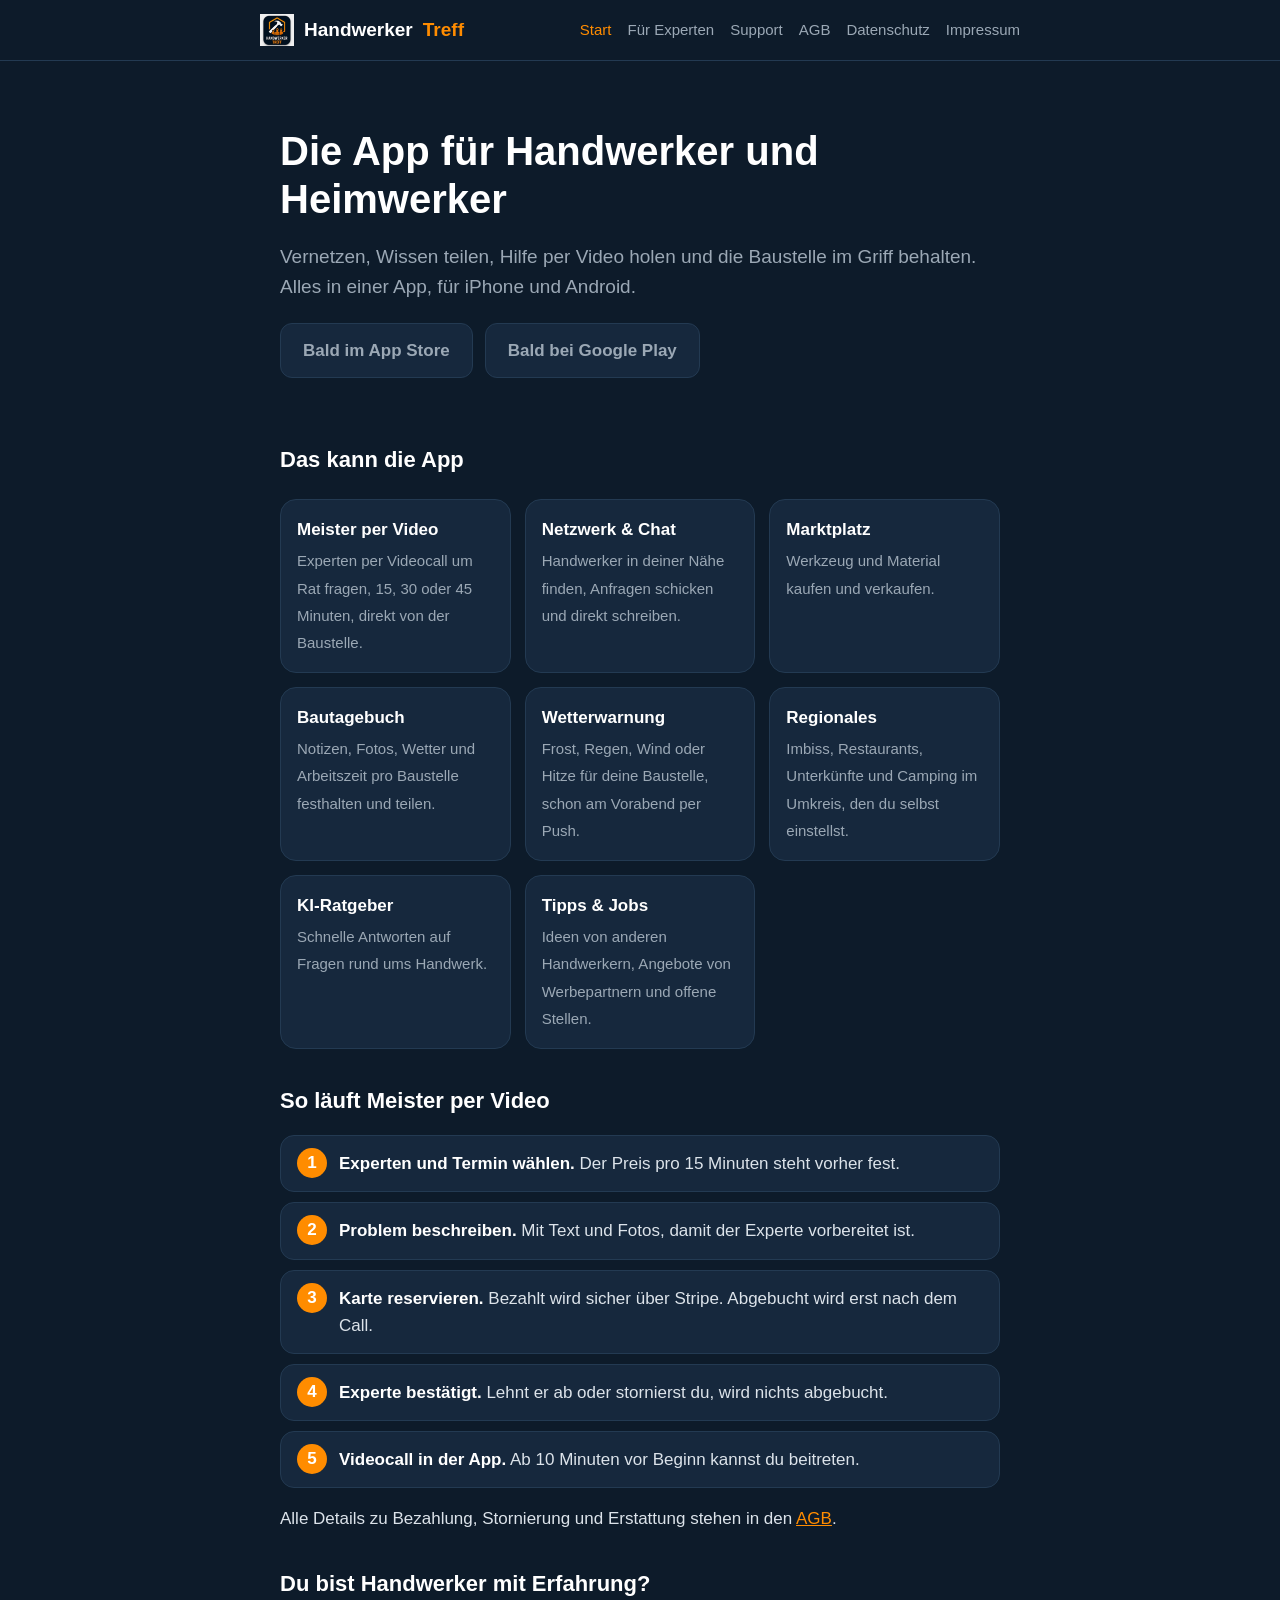
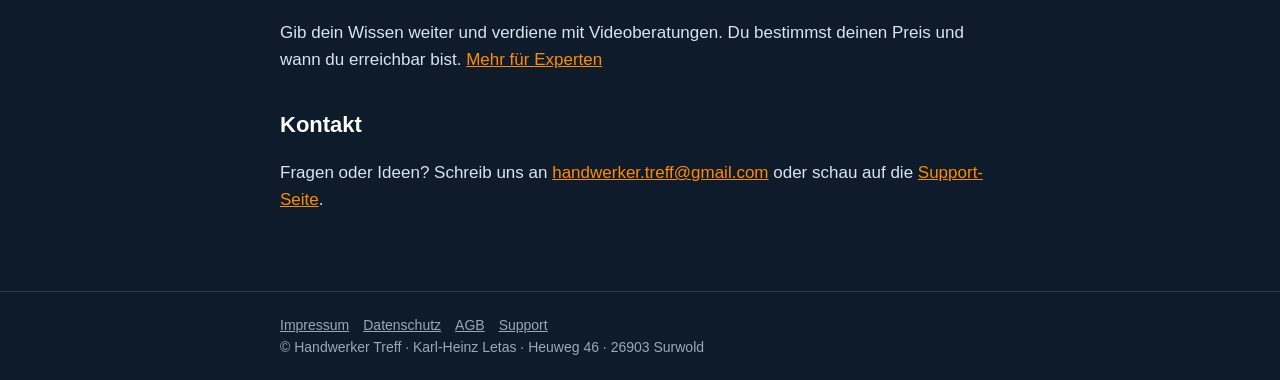
==== index.html @ 4fb0c3b5 "Add files via upload" ====
<!DOCTYPE html>
<html lang="de"><head><meta charset="utf-8"><meta name="viewport" content="width=device-width, initial-scale=1">
<title>Handwerker Treff – Die App für Handwerker</title><meta name="description" content="Handwerker Treff: Netzwerk, Marktplatz, Beratung per Video, Bautagebuch, Wetterwarnung und Regionales für Handwerker und Heimwerker."><link rel="icon" href="favicon.png"><link rel="stylesheet" href="style.css"></head>
<body><header class="site"><div class="wrap"><a class="brand" href="index.html"><img src="logo.png" alt="" width="34" height="32"> Handwerker <span>Treff</span></a><nav aria-label="Hauptnavigation"><a href="index.html" aria-current="page">Start</a><a href="experten.html">Für Experten</a><a href="support.html">Support</a><a href="agb.html">AGB</a><a href="datenschutz.html">Datenschutz</a><a href="impressum.html">Impressum</a></nav></div></header>
<main><div class="wrap">

<div class="hero">
<h1>Die App für Handwerker und Heimwerker</h1>
<p class="lead">Vernetzen, Wissen teilen, Hilfe per Video holen und die Baustelle im Griff behalten. Alles in einer App, für iPhone und Android.</p>
<div class="btns"><span class="btn off">Bald im App Store</span><span class="btn off">Bald bei Google Play</span></div>
</div>

<h2>Das kann die App</h2>
<div class="grid">
<div class="card"><b>Meister per Video</b><span>Experten per Videocall um Rat fragen, 15, 30 oder 45 Minuten, direkt von der Baustelle.</span></div>
<div class="card"><b>Netzwerk &amp; Chat</b><span>Handwerker in deiner Nähe finden, Anfragen schicken und direkt schreiben.</span></div>
<div class="card"><b>Marktplatz</b><span>Werkzeug und Material kaufen und verkaufen.</span></div>
<div class="card"><b>Bautagebuch</b><span>Notizen, Fotos, Wetter und Arbeitszeit pro Baustelle festhalten und teilen.</span></div>
<div class="card"><b>Wetterwarnung</b><span>Frost, Regen, Wind oder Hitze für deine Baustelle, schon am Vorabend per Push.</span></div>
<div class="card"><b>Regionales</b><span>Imbiss, Restaurants, Unterkünfte und Camping im Umkreis, den du selbst einstellst.</span></div>
<div class="card"><b>KI-Ratgeber</b><span>Schnelle Antworten auf Fragen rund ums Handwerk.</span></div>
<div class="card"><b>Tipps &amp; Jobs</b><span>Ideen von anderen Handwerkern, Angebote von Werbepartnern und offene Stellen.</span></div>
</div>

<h2>So läuft Meister per Video</h2>
<ol class="steps">
<li><b>Experten und Termin wählen.</b> Der Preis pro 15 Minuten steht vorher fest.</li>
<li><b>Problem beschreiben.</b> Mit Text und Fotos, damit der Experte vorbereitet ist.</li>
<li><b>Karte reservieren.</b> Bezahlt wird sicher über Stripe. Abgebucht wird erst nach dem Call.</li>
<li><b>Experte bestätigt.</b> Lehnt er ab oder stornierst du, wird nichts abgebucht.</li>
<li><b>Videocall in der App.</b> Ab 10 Minuten vor Beginn kannst du beitreten.</li>
</ol>
<p>Alle Details zu Bezahlung, Stornierung und Erstattung stehen in den <a href="agb.html">AGB</a>.</p>

<h2>Du bist Handwerker mit Erfahrung?</h2>
<p>Gib dein Wissen weiter und verdiene mit Videoberatungen. Du bestimmst deinen Preis und wann du erreichbar bist. <a href="experten.html">Mehr für Experten</a></p>

<h2>Kontakt</h2>
<p>Fragen oder Ideen? Schreib uns an <a href="mailto:handwerker.treff@gmail.com">handwerker.treff@gmail.com</a> oder schau auf die <a href="support.html">Support-Seite</a>.</p>

</div></main>
<footer><div class="wrap"><a href="impressum.html">Impressum</a><a href="datenschutz.html">Datenschutz</a><a href="agb.html">AGB</a><a href="support.html">Support</a><br>&copy; Handwerker Treff &middot; Karl-Heinz Letas &middot; Heuweg 46 &middot; 26903 Surwold</div></footer></body></html>
---- style.css ----
:root{--bg:#0D1B2A;--card:#16283D;--orange:#FF8C00;--text:#fff;--muted:#9BA8B5;--border:#233A52}
*{box-sizing:border-box}html{-webkit-text-size-adjust:100%}
body{margin:0;background:var(--bg);color:var(--text);font-family:-apple-system,BlinkMacSystemFont,"Segoe UI",Roboto,Helvetica,Arial,sans-serif;line-height:1.6;font-size:17px}
a{color:var(--orange)}
header.site{border-bottom:1px solid var(--border);padding:14px 20px}
.wrap{max-width:760px;margin:0 auto;padding:0 20px}
header.site .wrap{display:flex;flex-wrap:wrap;gap:12px 24px;align-items:center;justify-content:space-between;padding:0}
.brand{font-weight:800;color:var(--text);text-decoration:none;font-size:19px}.brand span{color:var(--orange)}
nav a{color:var(--muted);text-decoration:none;margin-left:16px;font-size:15px}nav a:hover,nav a[aria-current]{color:var(--orange)}
main{padding:36px 0 60px}
h1{font-size:34px;line-height:1.2;margin:0 0 12px}h2{font-size:22px;margin:34px 0 8px}h3{font-size:18px;margin:22px 0 6px}
p,li{color:#DCE3EA}.lead{font-size:19px;color:var(--muted)}
.grid{display:grid;grid-template-columns:repeat(auto-fit,minmax(220px,1fr));gap:14px;margin:22px 0}
.card{background:var(--card);border:1px solid var(--border);border-radius:16px;padding:16px}
.card b{display:block;margin-bottom:4px}.card span{color:var(--muted);font-size:15px}
table{border-collapse:collapse;width:100%;margin:12px 0}td,th{border-bottom:1px solid var(--border);padding:8px 6px;text-align:left;font-size:15px}
footer{border-top:1px solid var(--border);padding:22px 0;color:var(--muted);font-size:14px}footer a{color:var(--muted);margin-right:14px}
.brand{display:inline-flex;align-items:center;gap:10px}.brand img{display:block}
.hero{padding:30px 0 10px}.hero h1{font-size:40px}
.btns{display:flex;flex-wrap:wrap;gap:12px;margin:20px 0}
.btn{display:inline-block;background:var(--orange);color:#fff;text-decoration:none;font-weight:700;padding:13px 22px;border-radius:12px}
.btn.off{background:var(--card);color:var(--muted);border:1px solid var(--border);cursor:default}
.steps{counter-reset:s;list-style:none;padding:0}.steps li{counter-increment:s;background:var(--card);border:1px solid var(--border);border-radius:14px;padding:14px 16px 14px 58px;margin:10px 0;position:relative}
.steps li:before{content:counter(s);position:absolute;left:16px;top:12px;width:30px;height:30px;border-radius:50%;background:var(--orange);color:#fff;font-weight:800;text-align:center;line-height:30px}
.steps b{color:#fff}
.note{background:var(--card);border-left:4px solid var(--orange);padding:12px 16px;border-radius:8px;color:var(--muted);font-size:15px}
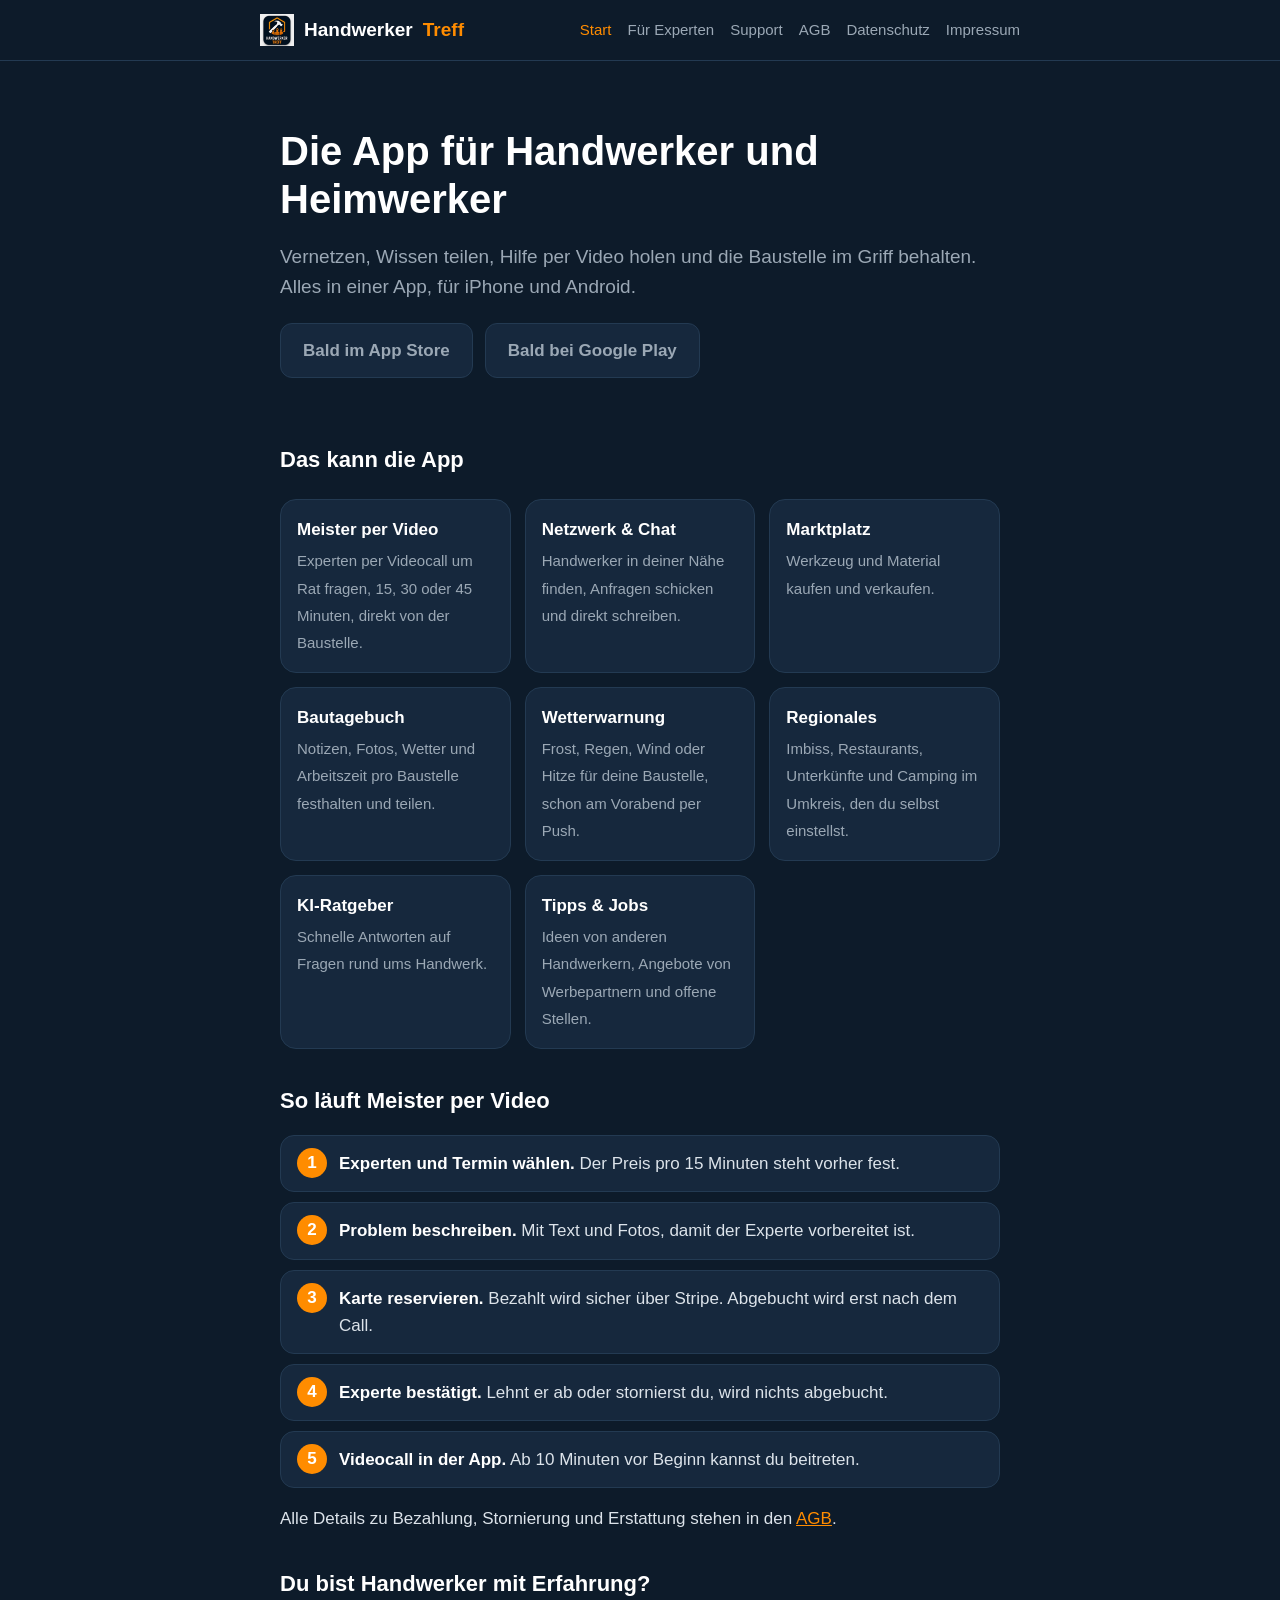
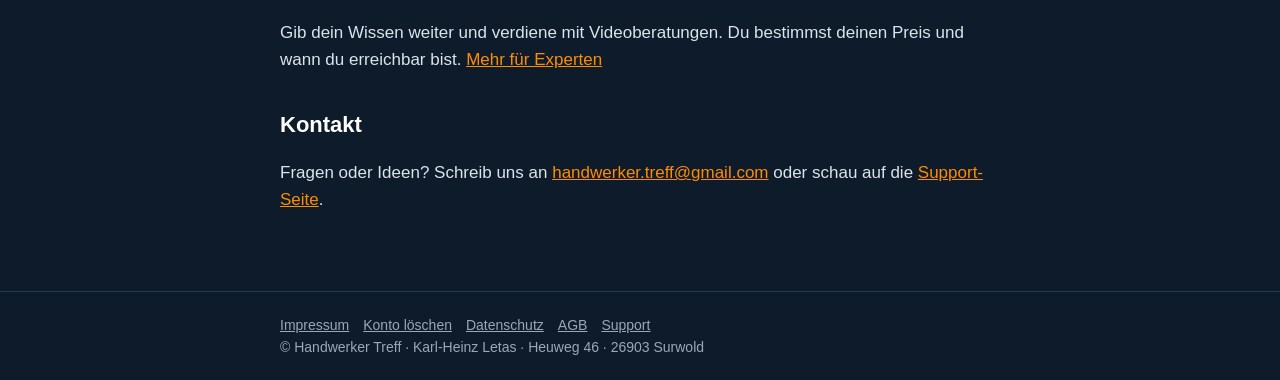
==== commit fbd224a7: "Update footer links in index.html" ====
--- a/index.html
+++ b/index.html
@@ -39,4 +39,4 @@
 <p>Fragen oder Ideen? Schreib uns an <a href="mailto:handwerker.treff@gmail.com">handwerker.treff@gmail.com</a> oder schau auf die <a href="support.html">Support-Seite</a>.</p>
 
 </div></main>
-<footer><div class="wrap"><a href="impressum.html">Impressum</a><a href="datenschutz.html">Datenschutz</a><a href="agb.html">AGB</a><a href="support.html">Support</a><br>&copy; Handwerker Treff &middot; Karl-Heinz Letas &middot; Heuweg 46 &middot; 26903 Surwold</div></footer></body></html>
+<footer><div class="wrap"><a href="impressum.html">Impressum</a><a href="konto-loeschen.html">Konto löschen</a><a href="datenschutz.html">Datenschutz</a><a href="agb.html">AGB</a><a href="support.html">Support</a><br>&copy; Handwerker Treff &middot; Karl-Heinz Letas &middot; Heuweg 46 &middot; 26903 Surwold</div></footer></body></html>
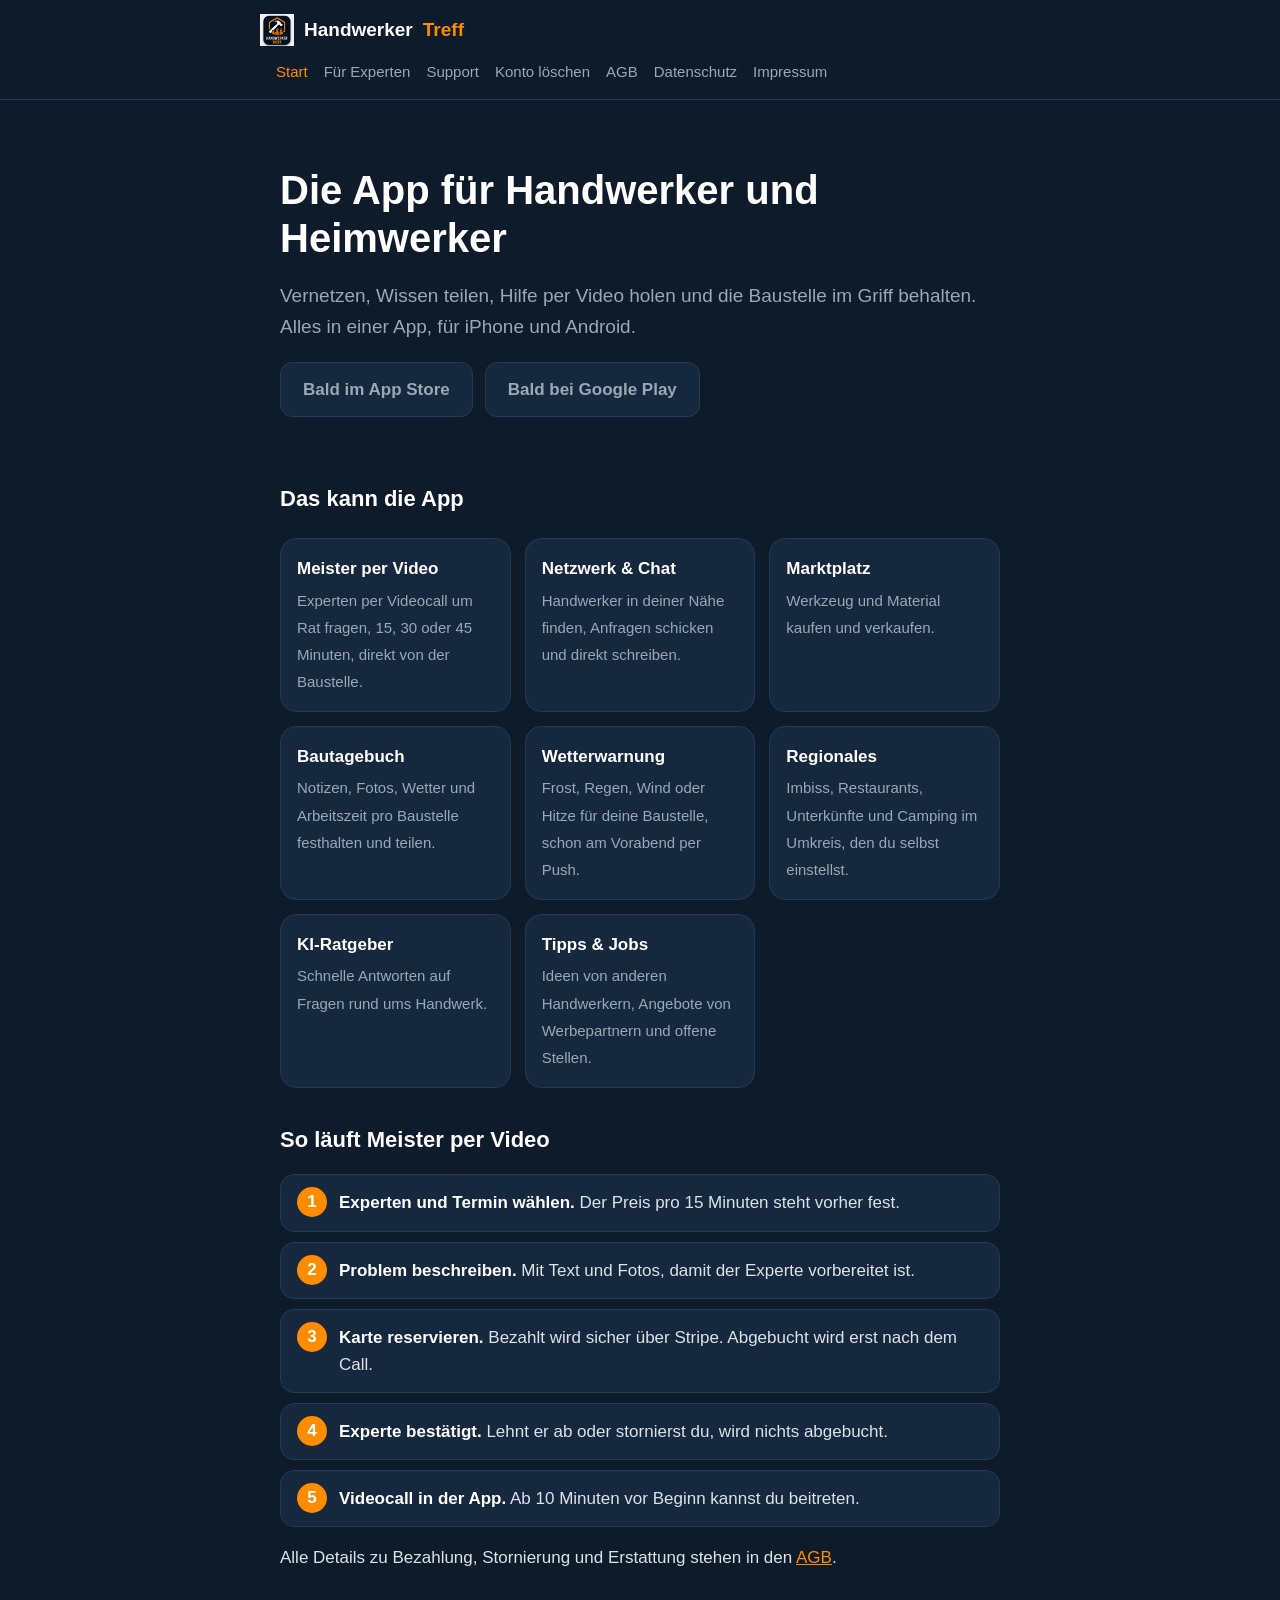
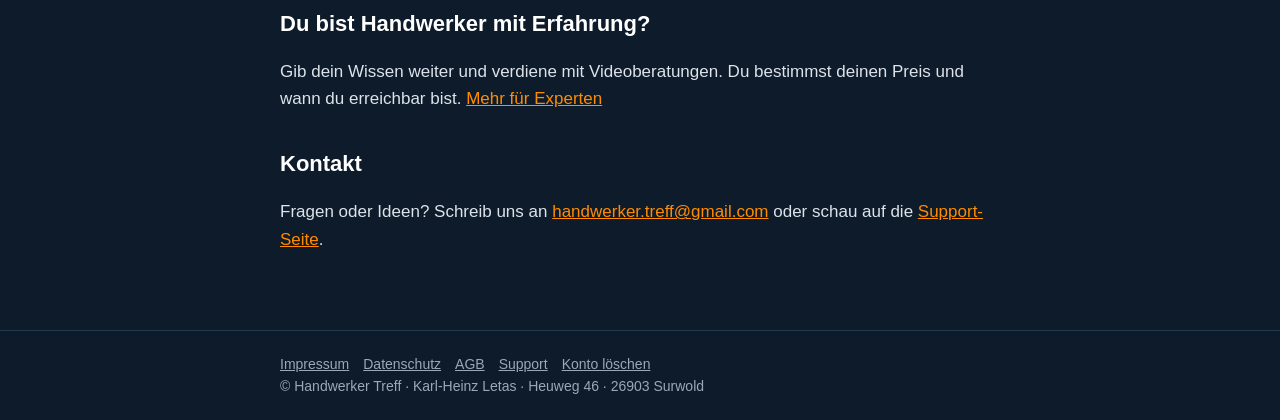
==== commit 39ca3522: "Add files via upload" ====
--- a/index.html
+++ b/index.html
@@ -1,7 +1,7 @@
 <!DOCTYPE html>
 <html lang="de"><head><meta charset="utf-8"><meta name="viewport" content="width=device-width, initial-scale=1">
 <title>Handwerker Treff – Die App für Handwerker</title><meta name="description" content="Handwerker Treff: Netzwerk, Marktplatz, Beratung per Video, Bautagebuch, Wetterwarnung und Regionales für Handwerker und Heimwerker."><link rel="icon" href="favicon.png"><link rel="stylesheet" href="style.css"></head>
-<body><header class="site"><div class="wrap"><a class="brand" href="index.html"><img src="logo.png" alt="" width="34" height="32"> Handwerker <span>Treff</span></a><nav aria-label="Hauptnavigation"><a href="index.html" aria-current="page">Start</a><a href="experten.html">Für Experten</a><a href="support.html">Support</a><a href="agb.html">AGB</a><a href="datenschutz.html">Datenschutz</a><a href="impressum.html">Impressum</a></nav></div></header>
+<body><header class="site"><div class="wrap"><a class="brand" href="index.html"><img src="logo.png" alt="" width="34" height="32"> Handwerker <span>Treff</span></a><nav aria-label="Hauptnavigation"><a href="index.html" aria-current="page">Start</a><a href="experten.html">Für Experten</a><a href="support.html">Support</a><a href="konto-loeschen.html">Konto löschen</a><a href="agb.html">AGB</a><a href="datenschutz.html">Datenschutz</a><a href="impressum.html">Impressum</a></nav></div></header>
 <main><div class="wrap">
 
 <div class="hero">
@@ -39,4 +39,4 @@
 <p>Fragen oder Ideen? Schreib uns an <a href="mailto:handwerker.treff@gmail.com">handwerker.treff@gmail.com</a> oder schau auf die <a href="support.html">Support-Seite</a>.</p>
 
 </div></main>
-<footer><div class="wrap"><a href="impressum.html">Impressum</a><a href="konto-loeschen.html">Konto löschen</a><a href="datenschutz.html">Datenschutz</a><a href="agb.html">AGB</a><a href="support.html">Support</a><br>&copy; Handwerker Treff &middot; Karl-Heinz Letas &middot; Heuweg 46 &middot; 26903 Surwold</div></footer></body></html>
+<footer><div class="wrap"><a href="impressum.html">Impressum</a><a href="datenschutz.html">Datenschutz</a><a href="agb.html">AGB</a><a href="support.html">Support</a><a href="konto-loeschen.html">Konto löschen</a><br>&copy; Handwerker Treff &middot; Karl-Heinz Letas &middot; Heuweg 46 &middot; 26903 Surwold</div></footer></body></html>
--- a/style.css
+++ b/style.css
@@ -24,3 +24,4 @@
 .steps li:before{content:counter(s);position:absolute;left:16px;top:12px;width:30px;height:30px;border-radius:50%;background:var(--orange);color:#fff;font-weight:800;text-align:center;line-height:30px}
 .steps b{color:#fff}
 .note{background:var(--card);border-left:4px solid var(--orange);padding:12px 16px;border-radius:8px;color:var(--muted);font-size:15px}
+nav a{white-space:nowrap;display:inline-block}
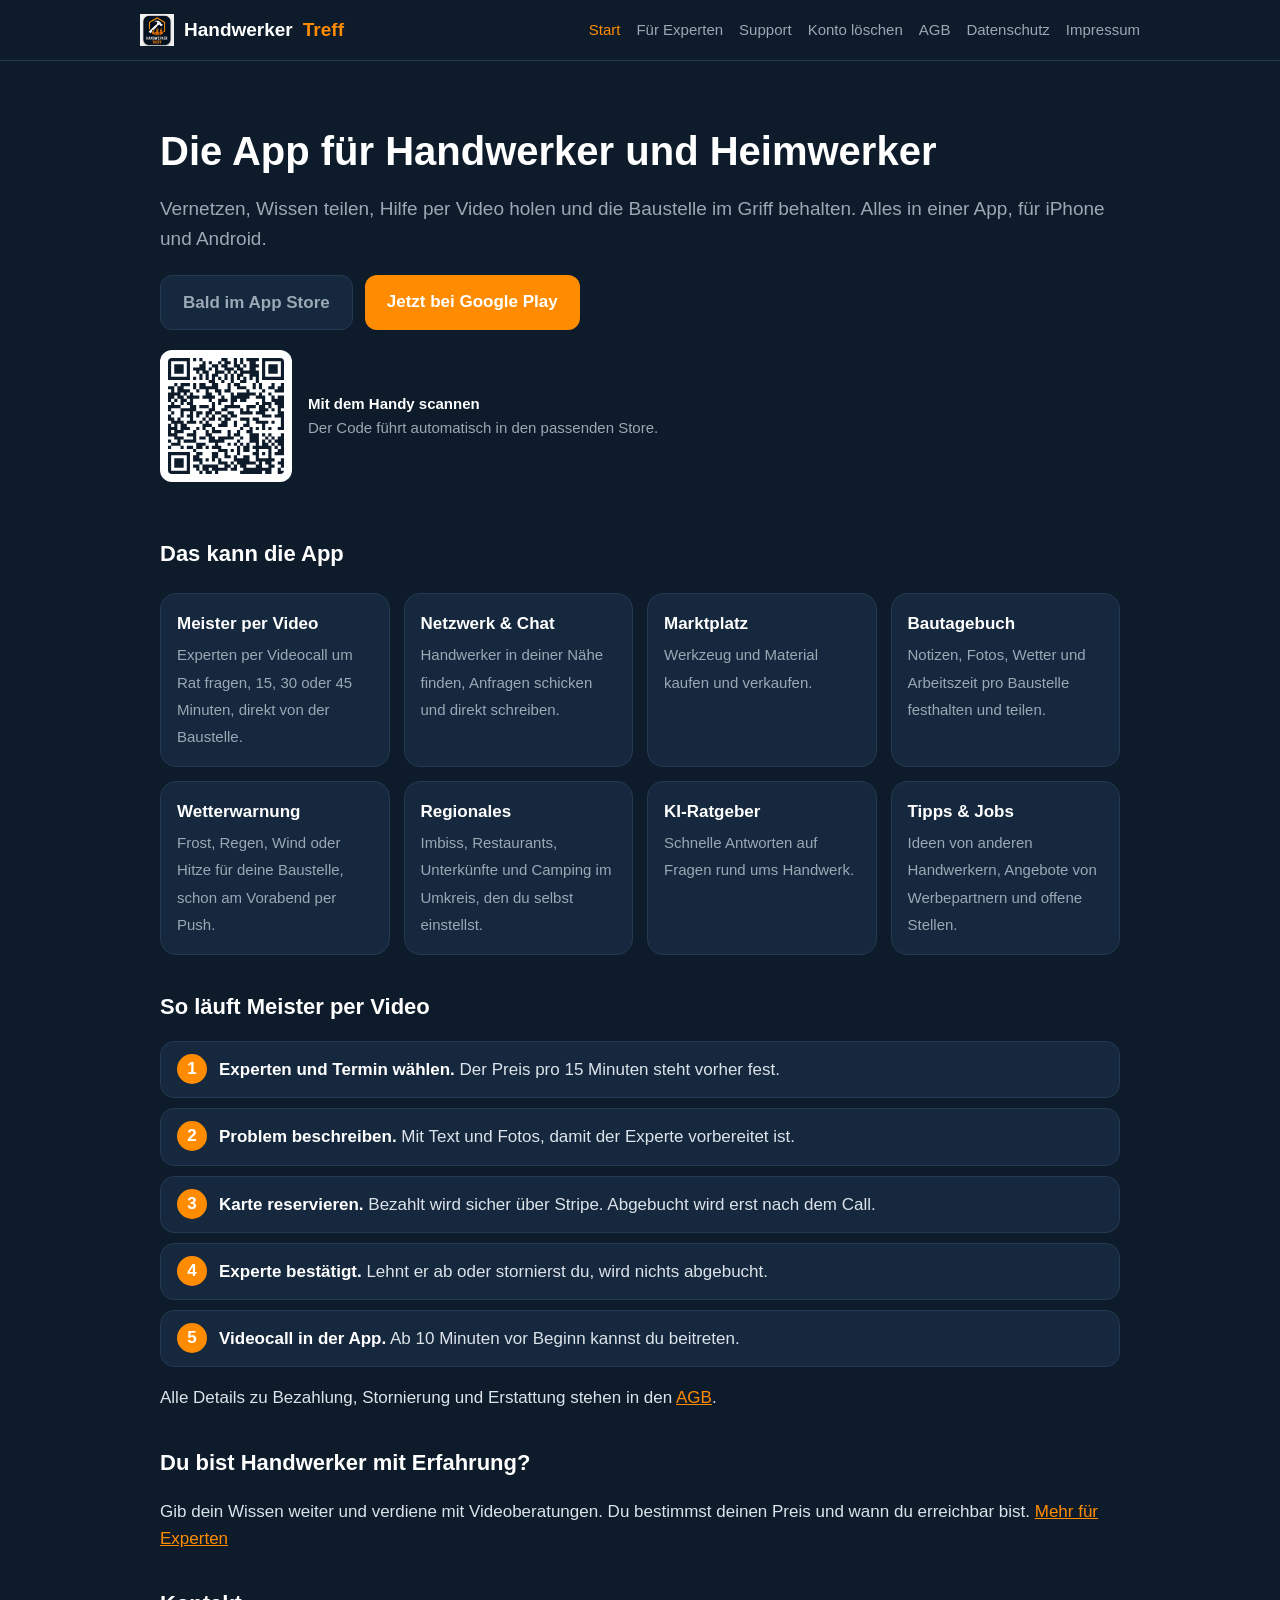
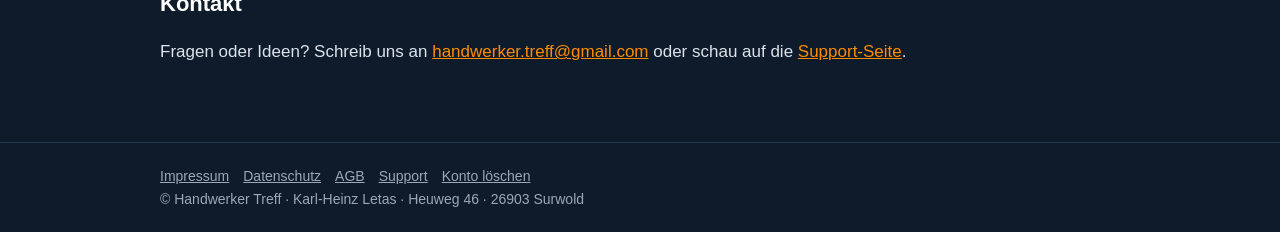
==== commit 29f9df46: "Add files via upload" ====
--- a/index.html
+++ b/index.html
@@ -7,7 +7,12 @@
 <div class="hero">
 <h1>Die App für Handwerker und Heimwerker</h1>
 <p class="lead">Vernetzen, Wissen teilen, Hilfe per Video holen und die Baustelle im Griff behalten. Alles in einer App, für iPhone und Android.</p>
-<div class="btns"><span class="btn off">Bald im App Store</span><span class="btn off">Bald bei Google Play</span></div>
+<div class="btns">
+<!-- App Store: sobald die App in DE verfügbar ist, durch <a class="btn" href="https://apps.apple.com/de/app/id<APPLE-ID>">Im App Store laden</a> ersetzen -->
+<span class="btn off">Bald im App Store</span>
+<a class="btn" href="https://play.google.com/store/apps/details?id=de.handwerkertreffapp.app">Jetzt bei Google Play</a>
+</div>
+<div class="qr"><img src="qr-app.svg" alt="QR-Code zum Herunterladen der App" width="132" height="132"><p><b>Mit dem Handy scannen</b><br>Der Code führt automatisch in den passenden Store.</p></div>
 </div>
 
 <h2>Das kann die App</h2>
--- a/style.css
+++ b/style.css
@@ -3,7 +3,7 @@
 body{margin:0;background:var(--bg);color:var(--text);font-family:-apple-system,BlinkMacSystemFont,"Segoe UI",Roboto,Helvetica,Arial,sans-serif;line-height:1.6;font-size:17px}
 a{color:var(--orange)}
 header.site{border-bottom:1px solid var(--border);padding:14px 20px}
-.wrap{max-width:760px;margin:0 auto;padding:0 20px}
+.wrap{max-width:1000px;margin:0 auto;padding:0 20px}
 header.site .wrap{display:flex;flex-wrap:wrap;gap:12px 24px;align-items:center;justify-content:space-between;padding:0}
 .brand{font-weight:800;color:var(--text);text-decoration:none;font-size:19px}.brand span{color:var(--orange)}
 nav a{color:var(--muted);text-decoration:none;margin-left:16px;font-size:15px}nav a:hover,nav a[aria-current]{color:var(--orange)}
@@ -25,3 +25,5 @@
 .steps b{color:#fff}
 .note{background:var(--card);border-left:4px solid var(--orange);padding:12px 16px;border-radius:8px;color:var(--muted);font-size:15px}
 nav a{white-space:nowrap;display:inline-block}
+.qr{display:flex;align-items:center;gap:16px;margin:8px 0 10px}.qr img{background:#fff;border-radius:12px;padding:8px;display:block}.qr p{margin:0;color:var(--muted);font-size:15px}.qr b{color:#fff}
+@media (max-width:600px){.qr{display:none}}
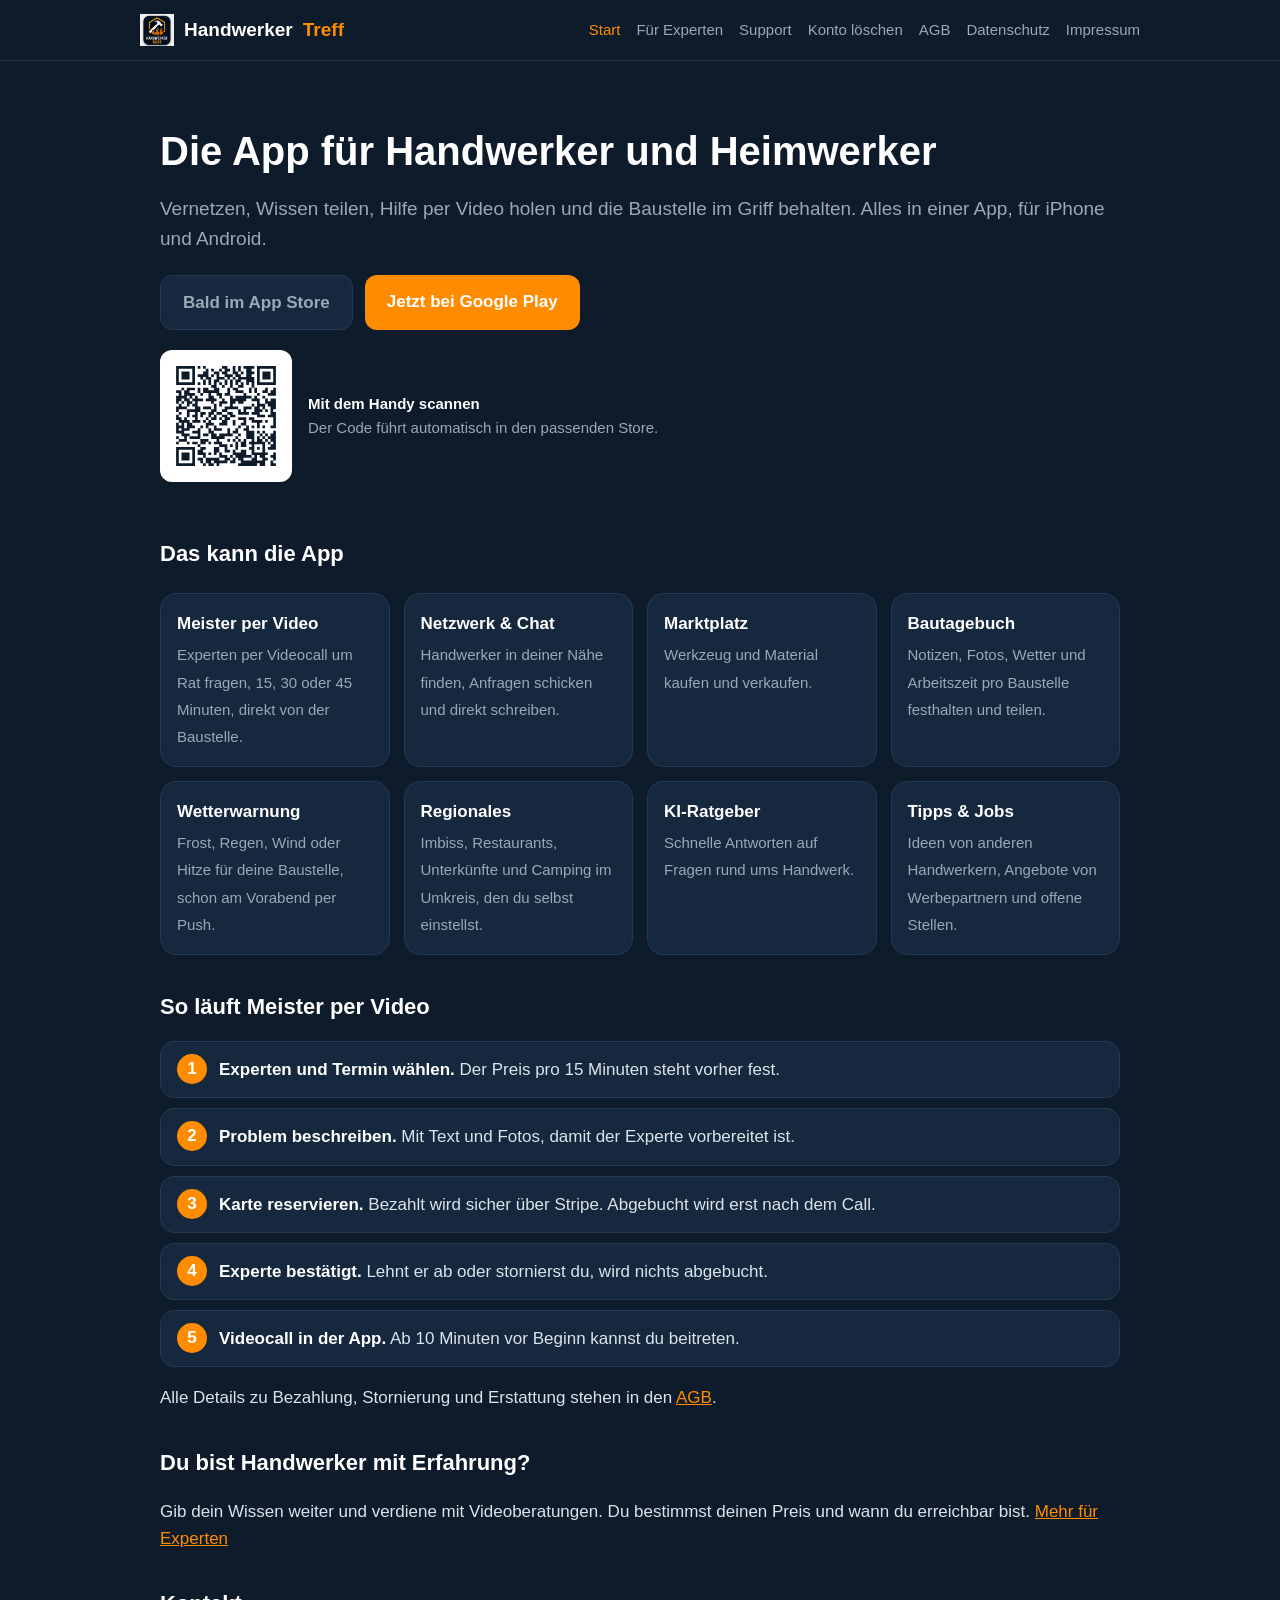
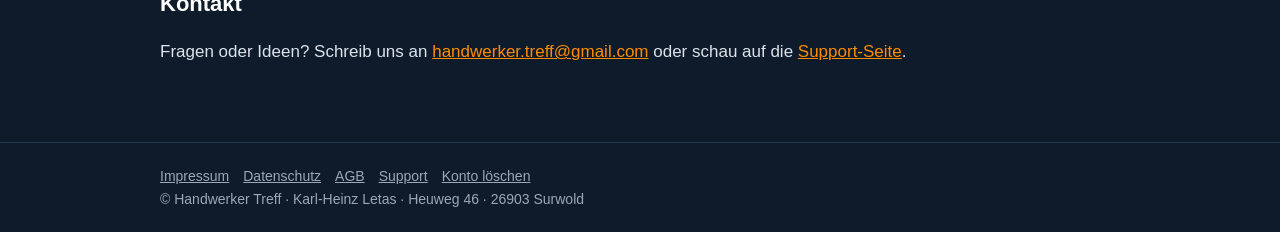
==== commit 90223674: "Add files via upload" ====
--- a/index.html
+++ b/index.html
@@ -1,6 +1,6 @@
 <!DOCTYPE html>
 <html lang="de"><head><meta charset="utf-8"><meta name="viewport" content="width=device-width, initial-scale=1">
-<title>Handwerker Treff – Die App für Handwerker</title><meta name="description" content="Handwerker Treff: Netzwerk, Marktplatz, Beratung per Video, Bautagebuch, Wetterwarnung und Regionales für Handwerker und Heimwerker."><link rel="icon" href="favicon.png"><link rel="stylesheet" href="style.css"></head>
+<title>Handwerker Treff – Die App für Handwerker</title><meta name="description" content="Handwerker Treff: Netzwerk, Marktplatz, Beratung per Video, Bautagebuch, Wetterwarnung und Regionales für Handwerker und Heimwerker."><link rel="icon" href="favicon.png"><link rel="stylesheet" href="style.css?v=2"></head>
 <body><header class="site"><div class="wrap"><a class="brand" href="index.html"><img src="logo.png" alt="" width="34" height="32"> Handwerker <span>Treff</span></a><nav aria-label="Hauptnavigation"><a href="index.html" aria-current="page">Start</a><a href="experten.html">Für Experten</a><a href="support.html">Support</a><a href="konto-loeschen.html">Konto löschen</a><a href="agb.html">AGB</a><a href="datenschutz.html">Datenschutz</a><a href="impressum.html">Impressum</a></nav></div></header>
 <main><div class="wrap">
 
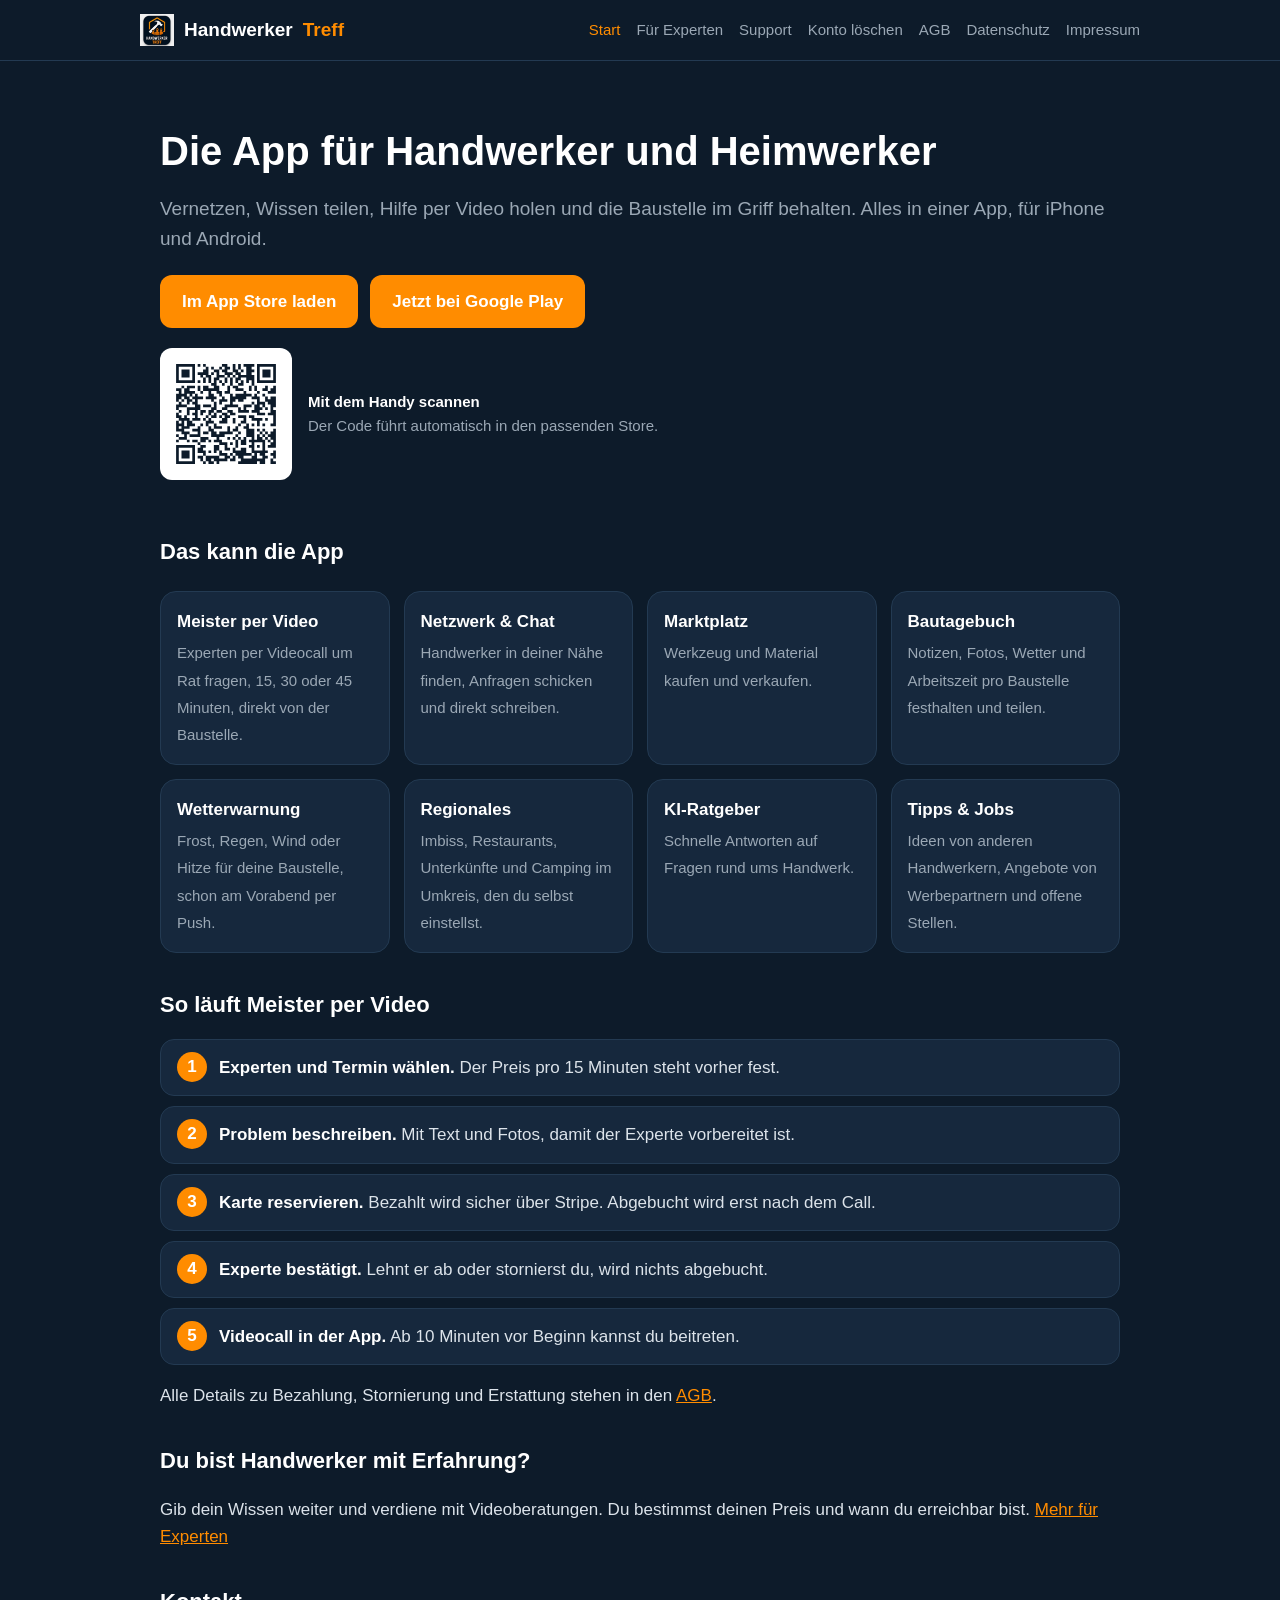
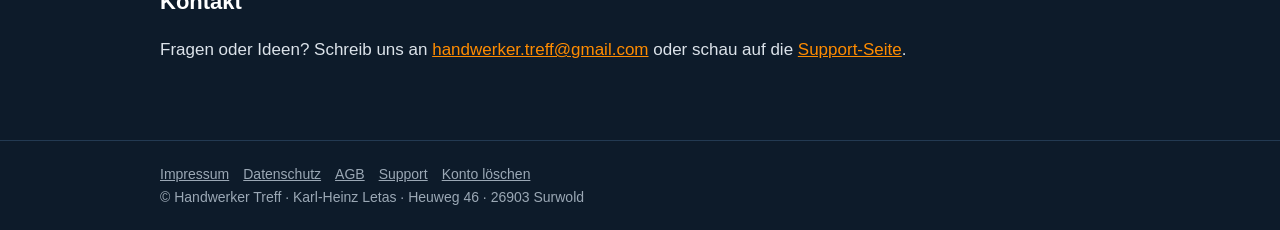
==== commit af23b260: "Add files via upload" ====
--- a/index.html
+++ b/index.html
@@ -8,8 +8,7 @@
 <h1>Die App für Handwerker und Heimwerker</h1>
 <p class="lead">Vernetzen, Wissen teilen, Hilfe per Video holen und die Baustelle im Griff behalten. Alles in einer App, für iPhone und Android.</p>
 <div class="btns">
-<!-- App Store: sobald die App in DE verfügbar ist, durch <a class="btn" href="https://apps.apple.com/de/app/id<APPLE-ID>">Im App Store laden</a> ersetzen -->
-<span class="btn off">Bald im App Store</span>
+<a class="btn" href="https://apps.apple.com/de/app/handwerker-treff/id6821555339">Im App Store laden</a>
 <a class="btn" href="https://play.google.com/store/apps/details?id=de.handwerkertreffapp.app">Jetzt bei Google Play</a>
 </div>
 <div class="qr"><img src="qr-app.svg" alt="QR-Code zum Herunterladen der App" width="132" height="132"><p><b>Mit dem Handy scannen</b><br>Der Code führt automatisch in den passenden Store.</p></div>
